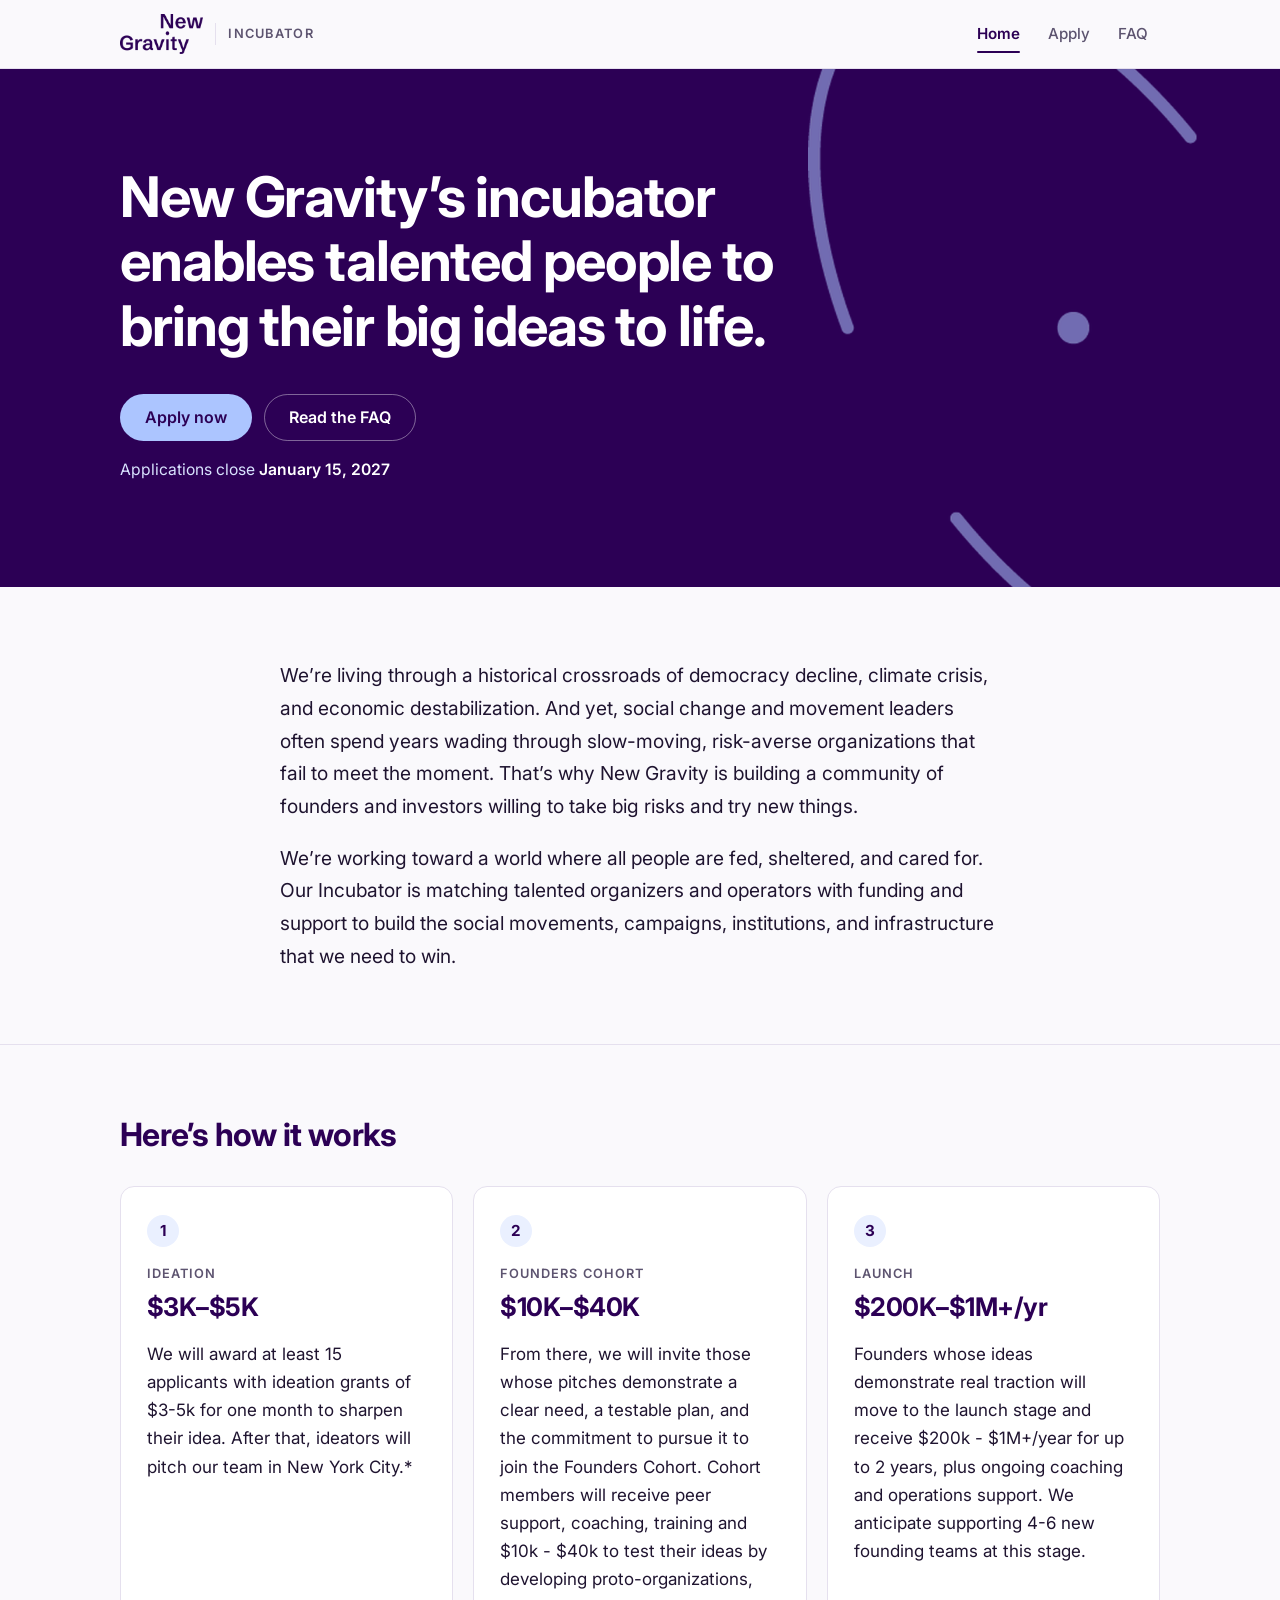
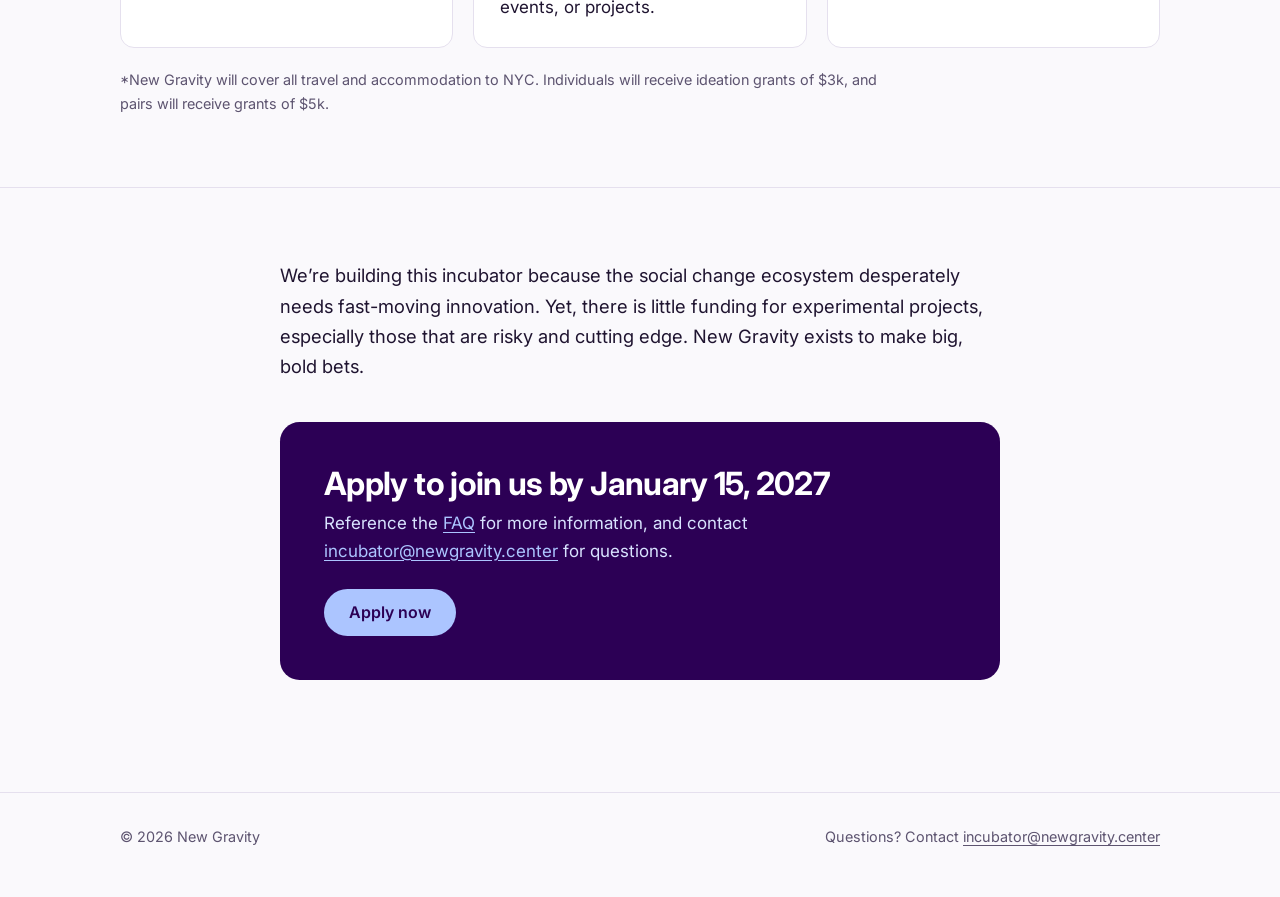
==== index.html @ 5ead6a3f "Add files via upload" ====
<!doctype html>
<html lang="en">
<head>
  <meta charset="utf-8">
  <meta name="viewport" content="width=device-width, initial-scale=1">
  <title>New Gravity Incubator</title>
  <meta name="description" content="New Gravity’s incubator enables talented people to bring their big ideas to life. Apply by January 15, 2027.">
  <link rel="icon" href="assets/favicon.png" type="image/png">
  <link rel="apple-touch-icon" href="assets/apple-touch-icon.png">
  <link rel="preconnect" href="https://fonts.googleapis.com">
  <link rel="preconnect" href="https://fonts.gstatic.com" crossorigin>
  <link href="https://fonts.googleapis.com/css2?family=Inter:wght@400;500;600;700&display=swap" rel="stylesheet">
  <link rel="stylesheet" href="assets/style.css">
</head>
<body>
  <a class="skip-link" href="#main">Skip to content</a>


  <header class="site-header">
    <div class="container">
      <a class="brand" href="index.html" aria-label="New Gravity Incubator home">
        <picture>
          <source srcset="assets/logo-white.png" media="(prefers-color-scheme: dark)">
          <img src="assets/logo.png" alt="New Gravity" width="83" height="40">
        </picture>
        <span class="brand-tag">Incubator</span>
      </a>
      <nav class="nav" aria-label="Main">
        <a href="index.html" aria-current="page">Home</a>
        <a href="apply.html">Apply</a>
        <a href="faq.html">FAQ</a>
      </nav>
    </div>
  </header>

  <main id="main">

    <section class="hero">
      <img class="hero-orbit" src="assets/orbit.png" alt="" aria-hidden="true">
      <div class="container">
        <h1>New Gravity’s incubator enables talented people to bring their big ideas to life.</h1>
        <div class="btn-row">
          <a class="btn btn-primary" href="apply.html">Apply now</a>
          <a class="btn btn-secondary" href="faq.html">Read the FAQ</a>
        </div>
        <p class="hero-deadline">Applications close <strong>January 15, 2027</strong></p>
      </div>
    </section>

    <section class="section">
      <div class="container narrow lede">
        <p>We’re living through a historical crossroads of democracy decline, climate crisis, and economic destabilization. And yet, social change and movement leaders often spend years wading through slow-moving, risk-averse organizations that fail to meet the moment. That’s why New Gravity is building a community of founders and investors willing to take big risks and try new things.</p>
        <p>We’re working toward a world where all people are fed, sheltered, and cared for. Our Incubator is matching talented organizers and operators with funding and support to build the social movements, campaigns, institutions, and infrastructure that we need to win.</p>
      </div>
    </section>

    <section class="section">
      <div class="container">
        <h2>Here’s how it works</h2>
        <ol class="steps">
          <li class="step">
            <div class="step-stage">Ideation</div>
            <div class="step-amount">$3K–$5K</div>
            <p>We will award at least 15 applicants with ideation grants of $3-5k for one month to sharpen their idea. After that, ideators will pitch our team in New York City.*</p>
          </li>
          <li class="step">
            <div class="step-stage">Founders Cohort</div>
            <div class="step-amount">$10K–$40K</div>
            <p>From there, we will invite those whose pitches demonstrate a clear need, a testable plan, and the commitment to pursue it to join the Founders Cohort. Cohort members will receive peer support, coaching, training and $10k - $40k to test their ideas by developing proto-organizations, events, or projects.</p>
          </li>
          <li class="step">
            <div class="step-stage">Launch</div>
            <div class="step-amount">$200K–$1M+/yr</div>
            <p>Founders whose ideas demonstrate real traction will move to the launch stage and receive $200k - $1M+/year for up to 2 years, plus ongoing coaching and operations support. We anticipate supporting 4-6 new founding teams at this stage.</p>
          </li>
        </ol>
        <p class="footnote">*New Gravity will cover all travel and accommodation to NYC. Individuals will receive ideation grants of $3k, and pairs will receive grants of $5k.</p>
      </div>
    </section>

    <section class="section">
      <div class="container narrow">
        <p class="closing">We’re building this incubator because the social change ecosystem desperately needs fast-moving innovation. Yet, there is little funding for experimental projects, especially those that are risky and cutting edge. New Gravity exists to make big, bold bets.</p>

        <div class="cta">
          <div>
            <h2>Apply to join us by January 15, 2027</h2>
            <p>Reference the <a href="faq.html">FAQ</a> for more information, and contact <a href="mailto:incubator@newgravity.center">incubator@newgravity.center</a> for questions.</p>
          </div>
          <a class="btn" href="apply.html">Apply now</a>
        </div>
      </div>
    </section>

  </main>

  <footer class="site-footer">
    <div class="container">
      <span>© <span data-year>2026</span> New Gravity</span>
      <span>Questions? Contact <a href="mailto:incubator@newgravity.center">incubator@newgravity.center</a></span>
    </div>
  </footer>

  <script>document.querySelectorAll('[data-year]').forEach(el => el.textContent = new Date().getFullYear());</script>
</body>
</html>
---- assets/style.css ----
/* ==========================================================================
   New Gravity Incubator — shared styles
   Brand palette (from the New Gravity brand folder):
     Primary:   #2c0055 (deep indigo)   #acc5ff (light blue)
     Secondary: #7043b5 (violet) #ff6577 (coral) #ffd4d4 (pink)
                #d8ead3 (sage) #8fb628 (green) #e6c867 (gold) #cf7b01 (amber)
   To restyle the site, change the tokens just below.
   ========================================================================== */

:root {
  --indigo: #2c0055;
  --blue: #acc5ff;
  --violet: #7043b5;
  --coral: #ff6577;
  --gold: #e6c867;

  --bg: #faf9fc;
  --surface: #ffffff;
  --text: #1f1430;
  --heading: #2c0055;
  --muted: #5d5470;
  --border: #e5e0ee;
  --accent: #2c0055;
  --accent-hover: #4a1f80;
  --on-accent: #ffffff;
  --accent-soft: #eaf0ff;
  --link: #7043b5;
  --focus: #7043b5;

  --hero-bg: #2c0055;
  --hero-text: #ffffff;
  --hero-muted: #d9e3ff;

  --success: #2f6b1c;
  --success-soft: #eef6ea;
  --danger: #c4283a;
  --danger-soft: #fff0f1;
  --placeholder-bg: #fbf1cc;
  --notice-bg: #fbf6e2;
  --notice-border: #e6c867;
  --embed-bg: #ffffff; /* Airtable forms are always light, in both themes */

  /* Deadline bar, step badges and amounts */
  --bar-bg: #acc5ff;
  --bar-text: #2c0055;
  --bar-link: #2c0055;
  --badge-bg: #eaf0ff;
  --badge-text: #2c0055;
  --amount: #2c0055;

  --font: "Inter", system-ui, -apple-system, "Segoe UI", Roboto, sans-serif;

  --radius: 14px;
  --radius-sm: 8px;
  --max: 1080px;
  --gutter: 20px;
}

@media (prefers-color-scheme: dark) {
  :root {
    --bg: #12001f;
    --surface: #251342;   /* lifted well above the page so cards read as cards */
    --text: #ece7f5;
    --heading: #ffffff;
    --muted: #b9afcc;
    --border: #45306a;
    --accent: #acc5ff;
    --accent-hover: #c8d8ff;
    --on-accent: #2c0055;
    --accent-soft: #261545;
    --link: #acc5ff;
    --focus: #acc5ff;

    --hero-bg: #2c0055;   /* the brand indigo, which stands apart from the darker page */

    --bar-bg: #2c0055;
    --bar-text: #dfe7ff;
    --bar-link: #acc5ff;
    --badge-bg: #acc5ff;
    --badge-text: #2c0055;
    --amount: #acc5ff;

    --success: #9fd68a;
    --success-soft: #16260f;
    --danger: #ff8a96;
    --danger-soft: #3a1018;
    --placeholder-bg: #4a3d10;
    --notice-bg: #2a230c;
    --notice-border: #7a6620;
  }
}

/* ---------- Base ---------- */

*, *::before, *::after { box-sizing: border-box; }

html { -webkit-text-size-adjust: 100%; }

body {
  margin: 0;
  background: var(--bg);
  color: var(--text);
  font-family: var(--font);
  font-size: 17px;
  line-height: 1.65;
  -webkit-font-smoothing: antialiased;
}

h1, h2, h3 {
  color: var(--heading);
  font-weight: 700;
  line-height: 1.15;
  letter-spacing: -0.02em;
  margin: 0 0 0.5em;
}
h1 { font-size: clamp(2.1rem, 5vw, 3.5rem); }
h2 { font-size: clamp(1.5rem, 3vw, 2rem); }
h3 { font-size: 1.15rem; letter-spacing: -0.01em; }

p { margin: 0 0 1em; }

a { color: var(--link); text-underline-offset: 3px; }
a:hover { color: var(--accent-hover); }

:focus-visible {
  outline: 3px solid var(--focus);
  outline-offset: 2px;
  border-radius: 4px;
}

.container {
  max-width: var(--max);
  margin: 0 auto;
  padding: 0 var(--gutter);
}
.narrow { max-width: 760px; }

.muted { color: var(--muted); }

.placeholder {
  /* Marks text that still needs real content. Remove the span once filled in. */
  background: var(--placeholder-bg);
  border-radius: 4px;
  padding: 0 0.25em;
  box-decoration-break: clone;
  -webkit-box-decoration-break: clone;
}

.skip-link { position: absolute; left: -9999px; top: 0; }
.skip-link:focus {
  left: 12px; top: 12px; z-index: 100;
  background: var(--surface);
  padding: 8px 12px;
  border-radius: var(--radius-sm);
}

/* ---------- Deadline bar (top of every page) ---------- */

.deadline-bar {
  background: var(--bar-bg);
  color: var(--bar-text);
  font-size: 0.92rem;
  line-height: 1.4;
}
.deadline-bar .container {
  display: flex;
  align-items: center;
  justify-content: center;
  flex-wrap: wrap;
  gap: 4px 16px;
  min-height: 40px;
  padding-top: 8px;
  padding-bottom: 8px;
  text-align: center;
}
.deadline-bar strong { font-weight: 700; }
.deadline-bar a {
  color: var(--bar-link);
  font-weight: 600;
  text-decoration: underline;
  text-underline-offset: 3px;
}
.deadline-bar a:hover { color: var(--bar-link); text-decoration-thickness: 2px; }

/* ---------- Header / nav ---------- */

.site-header {
  position: sticky;
  top: 0;
  z-index: 10;
  background: color-mix(in srgb, var(--bg) 90%, transparent);
  backdrop-filter: saturate(180%) blur(10px);
  -webkit-backdrop-filter: saturate(180%) blur(10px);
  border-bottom: 1px solid var(--border);
}
.site-header .container {
  display: flex;
  align-items: center;
  justify-content: space-between;
  gap: 16px;
  min-height: 68px;
}

.brand {
  display: flex;
  align-items: center;
  gap: 12px;
  text-decoration: none;
  color: var(--heading);
}
.brand img { display: block; height: 40px; width: auto; }
.brand-tag {
  padding-left: 12px;
  border-left: 1px solid var(--border);
  font-size: 0.8rem;
  font-weight: 600;
  letter-spacing: 0.1em;
  text-transform: uppercase;
  color: var(--muted);
}

.nav { display: flex; gap: 4px; }
.nav a {
  position: relative;
  padding: 8px 12px;
  border-radius: var(--radius-sm);
  color: var(--muted);
  text-decoration: none;
  font-weight: 500;
  font-size: 0.95rem;
}
.nav a:hover { color: var(--heading); background: var(--accent-soft); }
.nav a[aria-current="page"] { color: var(--heading); font-weight: 600; }
.nav a[aria-current="page"]::after {
  content: "";
  position: absolute;
  left: 12px; right: 12px; bottom: 2px;
  height: 2px;
  border-radius: 2px;
  background: var(--accent);
}

@media (max-width: 520px) {
  .brand-tag { display: none; }
  .brand img { height: 34px; }
  .nav a { padding: 8px 9px; }
}

/* ---------- Buttons ---------- */

.btn {
  display: inline-flex;
  align-items: center;
  justify-content: center;
  gap: 8px;
  padding: 13px 24px;
  border-radius: 999px;
  border: 1px solid transparent;
  font: inherit;
  font-weight: 600;
  font-size: 1rem;
  line-height: 1.2;
  text-decoration: none;
  cursor: pointer;
  transition: background-color 0.15s ease, color 0.15s ease, border-color 0.15s ease;
}
.btn-primary { background: var(--accent); color: var(--on-accent); }
.btn-primary:hover { background: var(--accent-hover); color: var(--on-accent); }
.btn-secondary { background: transparent; color: var(--heading); border-color: var(--border); }
.btn-secondary:hover { border-color: var(--heading); color: var(--heading); }
.btn[disabled] { opacity: 0.6; cursor: progress; }
.btn-row { display: flex; flex-wrap: wrap; gap: 12px; }

/* ---------- Home: hero ---------- */

.hero {
  position: relative;
  overflow: hidden;
  background: var(--hero-bg);
  color: var(--hero-text);
  padding: 96px 0 104px;
}
.hero-orbit {
  position: absolute;
  right: -60px;
  top: 50%;
  height: 135%;
  width: auto;
  transform: translateY(-50%);
  opacity: 0.55;
  pointer-events: none;
}
.hero .container { position: relative; }
.hero h1 { color: var(--hero-text); max-width: 780px; margin-bottom: 0; }
.hero .btn-row { margin-top: 36px; }
.hero-deadline {
  margin: 16px 0 0;
  color: var(--hero-muted);
  font-size: 0.98rem;
}
.hero-deadline strong { color: var(--hero-text); font-weight: 600; }
.hero .btn-primary { background: var(--blue); color: var(--indigo); }
.hero .btn-primary:hover { background: #c8d8ff; color: var(--indigo); }
.hero .btn-secondary { color: var(--hero-text); border-color: rgba(255, 255, 255, 0.4); }
.hero .btn-secondary:hover { border-color: #fff; color: #fff; }
@media (max-width: 720px) {
  .hero { padding: 64px 0 72px; }
  .hero-orbit { right: -160px; opacity: 0.35; }
}

/* ---------- Sections ---------- */

.section { padding: 72px 0; }
.section + .section { border-top: 1px solid var(--border); }
.section-tight { padding-top: 56px; }

.lede { font-size: 1.2rem; line-height: 1.7; }
.lede p:last-child { margin-bottom: 0; }

.eyebrow {
  display: inline-block;
  font-size: 0.8rem;
  font-weight: 600;
  letter-spacing: 0.1em;
  text-transform: uppercase;
  color: var(--link);
  margin-bottom: 12px;
}

/* Steps */
.steps {
  list-style: none;
  padding: 0;
  margin: 32px 0 0;
  display: grid;
  grid-template-columns: repeat(3, 1fr);
  gap: 20px;
  counter-reset: step;
}
.step {
  position: relative;
  background: var(--surface);
  border: 1px solid var(--border);
  border-radius: var(--radius);
  padding: 28px 26px 26px;
  counter-increment: step;
}
.step::before {
  content: counter(step);
  display: inline-grid;
  place-items: center;
  width: 32px;
  height: 32px;
  border-radius: 50%;
  background: var(--badge-bg);
  color: var(--badge-text);
  font-weight: 700;
  font-size: 0.95rem;
  margin-bottom: 16px;
}
.step-stage {
  font-size: 0.8rem;
  font-weight: 600;
  letter-spacing: 0.08em;
  text-transform: uppercase;
  color: var(--muted);
}
.step-amount {
  font-size: 1.6rem;
  font-weight: 700;
  letter-spacing: -0.02em;
  color: var(--amount);
  margin: 2px 0 12px;
}
.step p { margin: 0; color: var(--text); }
@media (max-width: 900px) {
  .steps { grid-template-columns: 1fr; }
}
.footnote {
  margin: 20px 0 0;
  font-size: 0.9rem;
  color: var(--muted);
  max-width: 760px;
}

/* Closing / CTA */
.closing { font-size: 1.15rem; }

.cta {
  margin-top: 40px;
  background: var(--hero-bg);
  color: var(--hero-text);
  border-radius: calc(var(--radius) * 1.4);
  padding: 44px;
  display: flex;
  align-items: center;
  justify-content: space-between;
  gap: 24px;
  flex-wrap: wrap;
}
.cta h2 { color: var(--hero-text); margin: 0 0 6px; }
.cta p { margin: 0; color: var(--hero-muted); }
.cta a:not(.btn) { color: var(--blue); }
.cta .placeholder { background: rgba(255, 255, 255, 0.18); color: inherit; }
.cta .btn { background: var(--blue); color: var(--indigo); }
.cta .btn:hover { background: #c8d8ff; color: var(--indigo); }
@media (max-width: 600px) {
  .cta { padding: 32px 24px; }
}

/* Page header (inner pages) */
.page-head { padding: 64px 0 32px; }
.page-meta {
  display: flex;
  flex-wrap: wrap;
  gap: 8px 20px;
  margin-top: 16px;
  color: var(--muted);
  font-size: 0.95rem;
}
.page-meta strong { color: var(--text); font-weight: 600; }

.deadline-callout {
  display: flex;
  align-items: baseline;
  flex-wrap: wrap;
  gap: 4px 10px;
  margin-top: 16px;
}
.deadline-label {
  font-size: 0.8rem;
  font-weight: 700;
  letter-spacing: 0.1em;
  text-transform: uppercase;
  color: var(--muted);
}
.deadline-date { font-size: 1.25rem; font-weight: 700; letter-spacing: -0.01em; color: var(--heading); }

/* ---------- FAQ ---------- */

.faq-list { margin-bottom: 48px; }

.faq-item {
  background: var(--surface);
  border: 1px solid var(--border);
  border-radius: var(--radius);
  margin-bottom: 10px;
}
.faq-item summary {
  list-style: none;
  cursor: pointer;
  padding: 20px 56px 20px 24px;
  font-weight: 600;
  color: var(--heading);
  position: relative;
}
.faq-item summary::-webkit-details-marker { display: none; }
.faq-item summary::after {
  content: "";
  position: absolute;
  right: 24px;
  top: 50%;
  width: 10px;
  height: 10px;
  margin-top: -7px;
  border-right: 2px solid var(--muted);
  border-bottom: 2px solid var(--muted);
  transform: rotate(45deg);
  transition: transform 0.2s ease;
}
.faq-item[open] summary::after { transform: rotate(-135deg); margin-top: -2px; }
.faq-item summary:hover { color: var(--link); }
.faq-answer { padding: 0 24px 22px; }
.faq-answer p:last-child, .faq-answer ol:last-child, .faq-answer ul:last-child { margin-bottom: 0; }
.faq-answer ol, .faq-answer ul { padding-left: 1.3em; margin: 0 0 1em; }
.faq-answer li { margin-bottom: 0.5em; }

/* ---------- Embedded Airtable form ---------- */

.form-embed {
  background: var(--embed-bg);
  border: 1px solid var(--border);
  border-radius: var(--radius);
  overflow: hidden;
}
.form-embed iframe {
  display: block;
  width: 100%;
  /* Fills most of the screen; the form scrolls inside this box. */
  height: max(640px, calc(100vh - 160px));
  border: 0;
  background: transparent;
}
/* Phones: avoid a nested scroll area entirely */
@media (max-width: 700px) {
  .form-embed iframe { height: 3800px; }  /* tall enough that the form never scrolls inside the box */
}
.form-embed-fallback { font-size: 0.9rem; margin-top: 12px; }

/* ---------- Form ---------- */

.notice {
  border-radius: var(--radius);
  padding: 16px 20px;
  margin-bottom: 24px;
  font-size: 0.95rem;
}
.notice-setup { background: var(--notice-bg); border: 1px solid var(--notice-border); }
.notice-error { background: var(--danger-soft); color: var(--danger); border: 1px solid currentColor; }

.form-section {
  background: var(--surface);
  border: 1px solid var(--border);
  border-radius: var(--radius);
  padding: 30px;
  margin: 0 0 20px;
  min-width: 0;
}
.form-section legend {
  float: left;
  width: 100%;
  padding: 0;
  margin-bottom: 20px;
  font-size: 1.3rem;
  font-weight: 700;
  letter-spacing: -0.01em;
  color: var(--heading);
}
.form-section legend + * { clear: left; }
@media (max-width: 600px) {
  .form-section { padding: 22px 18px; }
}

.field { margin-bottom: 24px; }
.form-section > .field:last-child,
.form-section > .conditional:last-child .field:last-child { margin-bottom: 0; }

.field-row {
  display: grid;
  grid-template-columns: 1fr 1fr;
  gap: 0 20px;
}
.field-row-3 { grid-template-columns: 1.3fr 1fr 1.3fr; }
@media (max-width: 640px) {
  .field-row, .field-row-3 { grid-template-columns: 1fr; }
}

.field > label,
.field > .label {
  display: block;
  font-weight: 600;
  margin-bottom: 6px;
  line-height: 1.45;
}
.field > label.choice { display: flex; font-weight: 400; margin-bottom: 0; }
.req { color: var(--danger); margin-left: 2px; }
.hint { display: block; font-size: 0.92rem; color: var(--muted); margin: -2px 0 10px; font-weight: 400; }

input[type="text"],
input[type="email"],
input[type="tel"],
input[type="url"],
select,
textarea {
  width: 100%;
  font: inherit;
  font-size: 1rem;
  color: var(--text);
  background: var(--bg);
  border: 1px solid var(--border);
  border-radius: var(--radius-sm);
  padding: 11px 14px;
  transition: border-color 0.15s ease, box-shadow 0.15s ease;
}
textarea { min-height: 160px; resize: vertical; line-height: 1.55; }
textarea.short { min-height: 100px; }
input[type="file"] {
  display: block;
  width: 100%;
  font: inherit;
  font-size: 0.95rem;
  color: var(--muted);
  padding: 14px;
  border: 1px dashed var(--border);
  border-radius: var(--radius-sm);
  background: var(--bg);
}
input[type="file"]::file-selector-button {
  font: inherit;
  font-weight: 600;
  margin-right: 12px;
  padding: 8px 16px;
  border: 0;
  border-radius: 999px;
  background: var(--accent-soft);
  color: var(--heading);
  cursor: pointer;
}
input:focus, select:focus, textarea:focus {
  outline: none;
  border-color: var(--focus);
  box-shadow: 0 0 0 3px var(--accent-soft);
}
.field.invalid input,
.field.invalid select,
.field.invalid textarea { border-color: var(--danger); }
.field-error { display: none; color: var(--danger); font-size: 0.9rem; margin-top: 6px; }
.field.invalid .field-error { display: block; }

.word-count { font-size: 0.85rem; color: var(--muted); text-align: right; margin-top: 4px; }
.word-count.over { color: var(--danger); font-weight: 600; }

.choices { display: grid; gap: 10px; }
.choices.inline { display: flex; gap: 12px 28px; flex-wrap: wrap; }
.choice {
  display: flex;
  align-items: flex-start;
  gap: 10px;
  font-weight: 400;
  cursor: pointer;
}
.choice input { margin-top: 4px; width: 18px; height: 18px; accent-color: var(--violet); flex: none; }

.conditional {
  border-left: 3px solid var(--accent-soft);
  padding-left: 18px;
  margin: -8px 0 24px;
}
.conditional[hidden] { display: none; }

.subgroup-label { font-weight: 600; font-size: 0.95rem; color: var(--muted); margin: 0 0 8px; }
.referral + .referral { margin-top: 4px; }

/* Honeypot: hidden from people, visible to bots */
.hp { position: absolute; left: -10000px; width: 1px; height: 1px; overflow: hidden; }

.form-actions {
  display: flex;
  align-items: center;
  gap: 16px;
  flex-wrap: wrap;
  margin-top: 8px;
}
.form-actions .muted { font-size: 0.9rem; margin: 0; }

.spinner {
  width: 16px;
  height: 16px;
  border: 2px solid currentColor;
  border-right-color: transparent;
  border-radius: 50%;
  animation: spin 0.7s linear infinite;
  display: none;
}
.is-submitting .spinner { display: inline-block; }
@keyframes spin { to { transform: rotate(360deg); } }

.success {
  background: var(--success-soft);
  border: 1px solid var(--success);
  border-radius: var(--radius);
  padding: 40px 32px;
  text-align: center;
}
.success h2 { color: var(--success); }
.success p:last-child { margin-bottom: 0; }

/* ---------- Footer ---------- */

.site-footer {
  border-top: 1px solid var(--border);
  padding: 32px 0 48px;
  margin-top: 40px;
  color: var(--muted);
  font-size: 0.9rem;
}
.site-footer .container {
  display: flex;
  justify-content: space-between;
  gap: 12px 24px;
  flex-wrap: wrap;
}
.site-footer a { color: var(--muted); }
.site-footer a:hover { color: var(--heading); }

@media (prefers-reduced-motion: reduce) {
  *, *::before, *::after { transition: none !important; animation-duration: 0.01ms !important; }
}
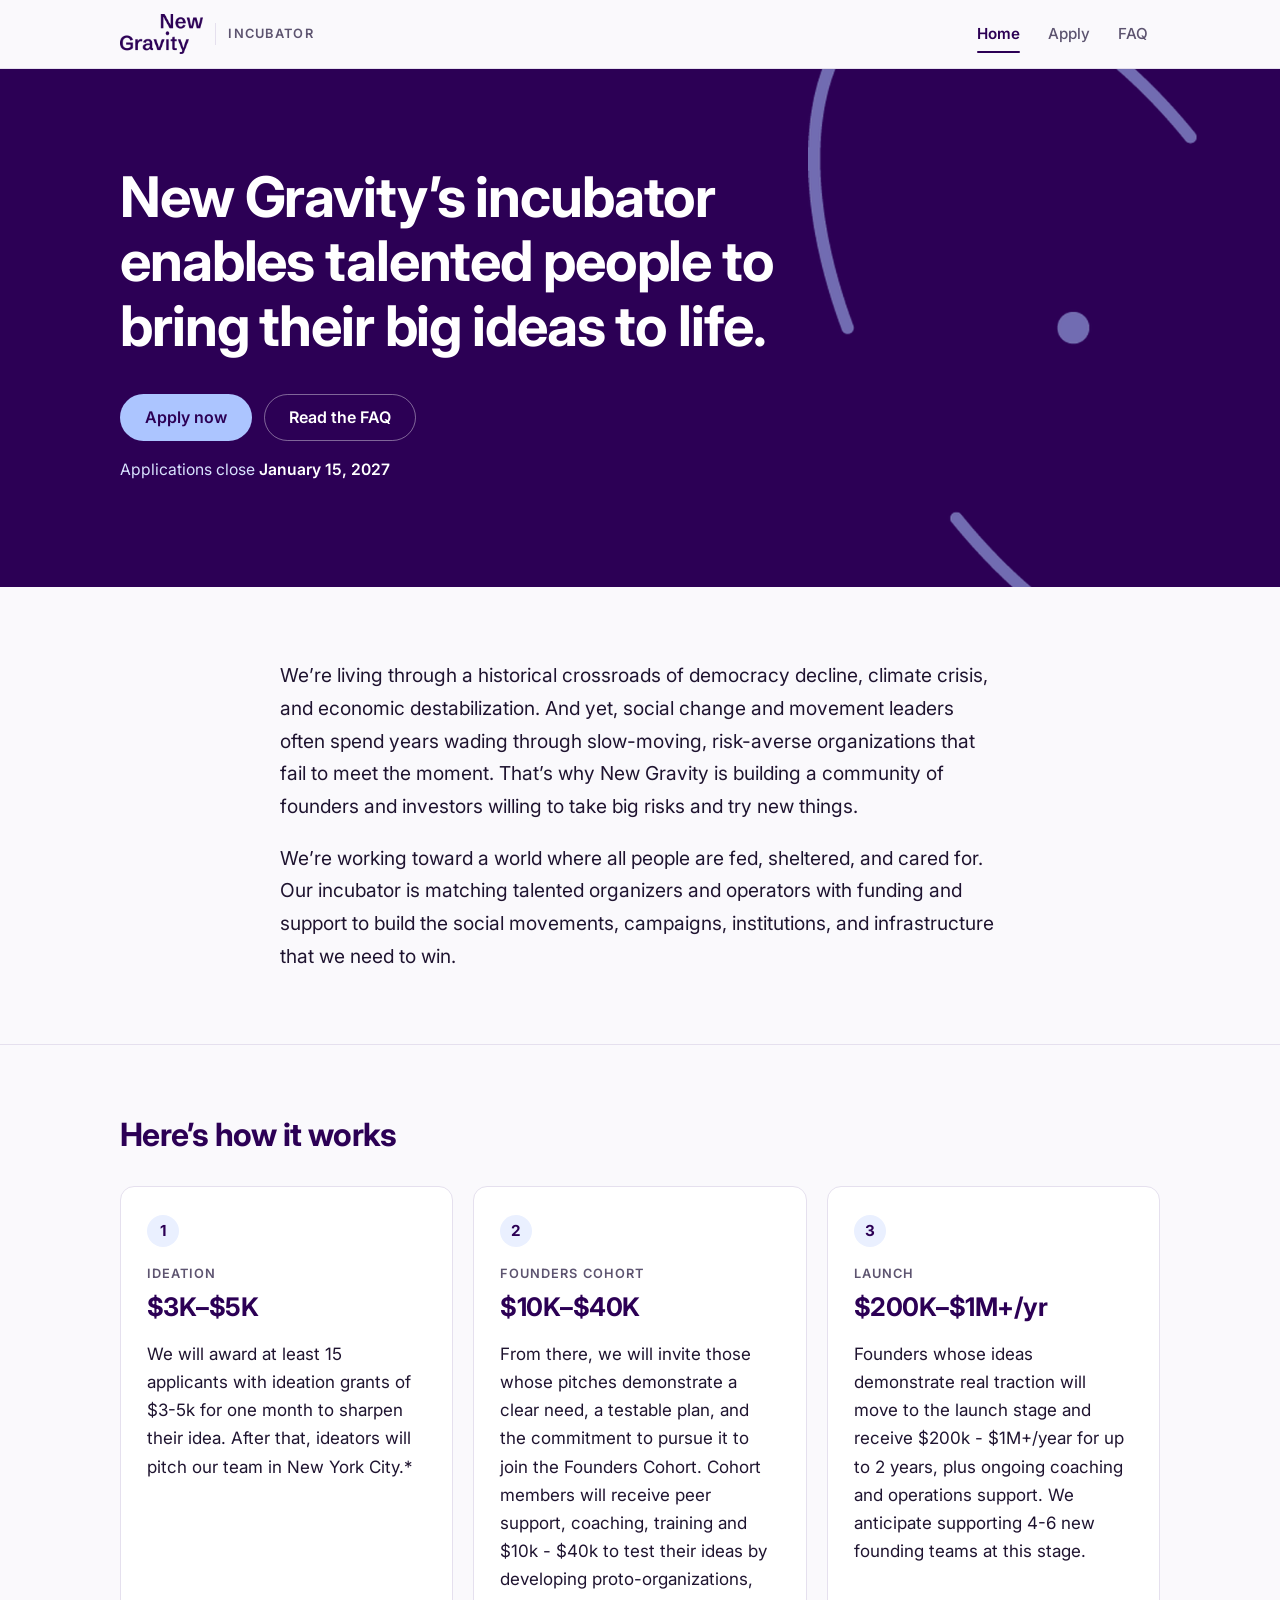
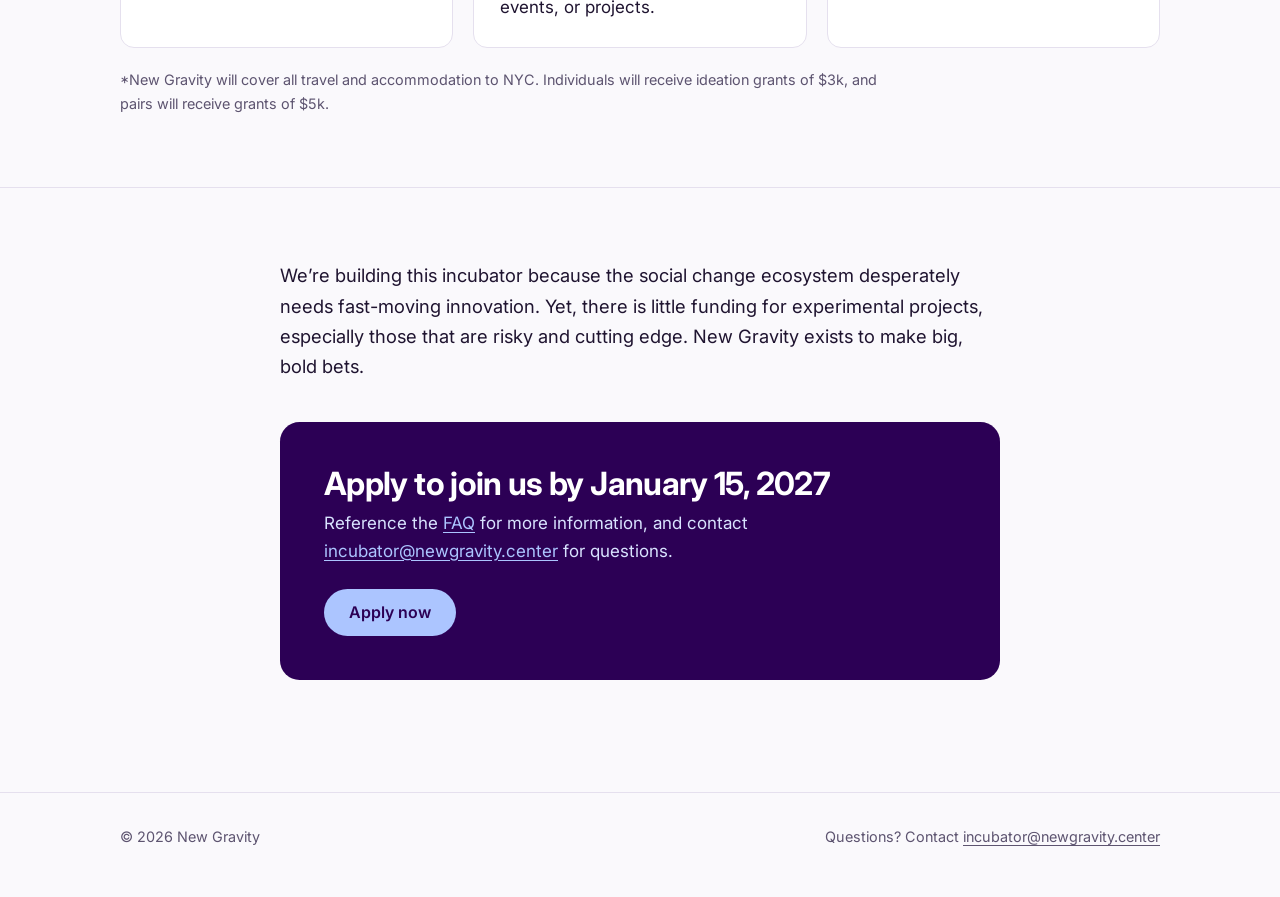
==== commit 82e32ffe: "Fix capitalization of 'Incubator' in index.html" ====
--- a/index.html
+++ b/index.html
@@ -50,7 +50,7 @@
     <section class="section">
       <div class="container narrow lede">
         <p>We’re living through a historical crossroads of democracy decline, climate crisis, and economic destabilization. And yet, social change and movement leaders often spend years wading through slow-moving, risk-averse organizations that fail to meet the moment. That’s why New Gravity is building a community of founders and investors willing to take big risks and try new things.</p>
-        <p>We’re working toward a world where all people are fed, sheltered, and cared for. Our Incubator is matching talented organizers and operators with funding and support to build the social movements, campaigns, institutions, and infrastructure that we need to win.</p>
+        <p>We’re working toward a world where all people are fed, sheltered, and cared for. Our incubator is matching talented organizers and operators with funding and support to build the social movements, campaigns, institutions, and infrastructure that we need to win.</p>
       </div>
     </section>
 
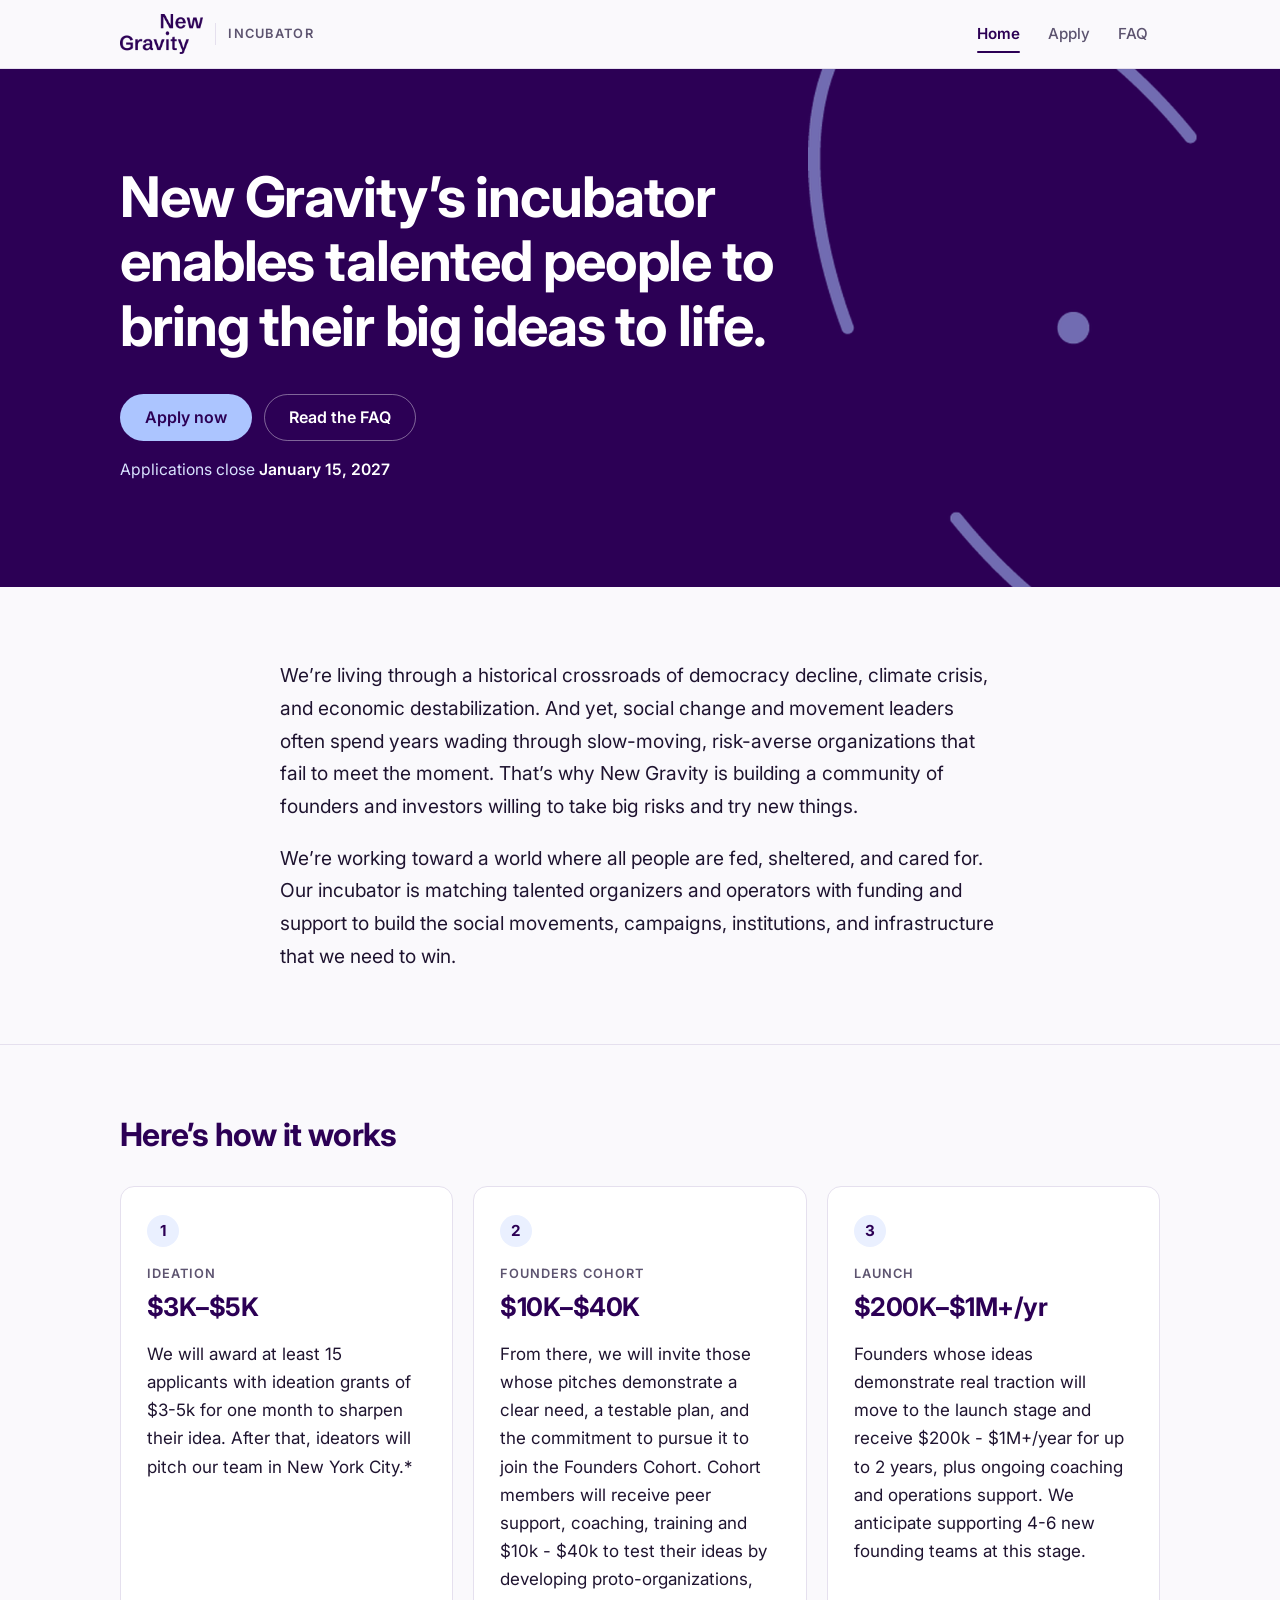
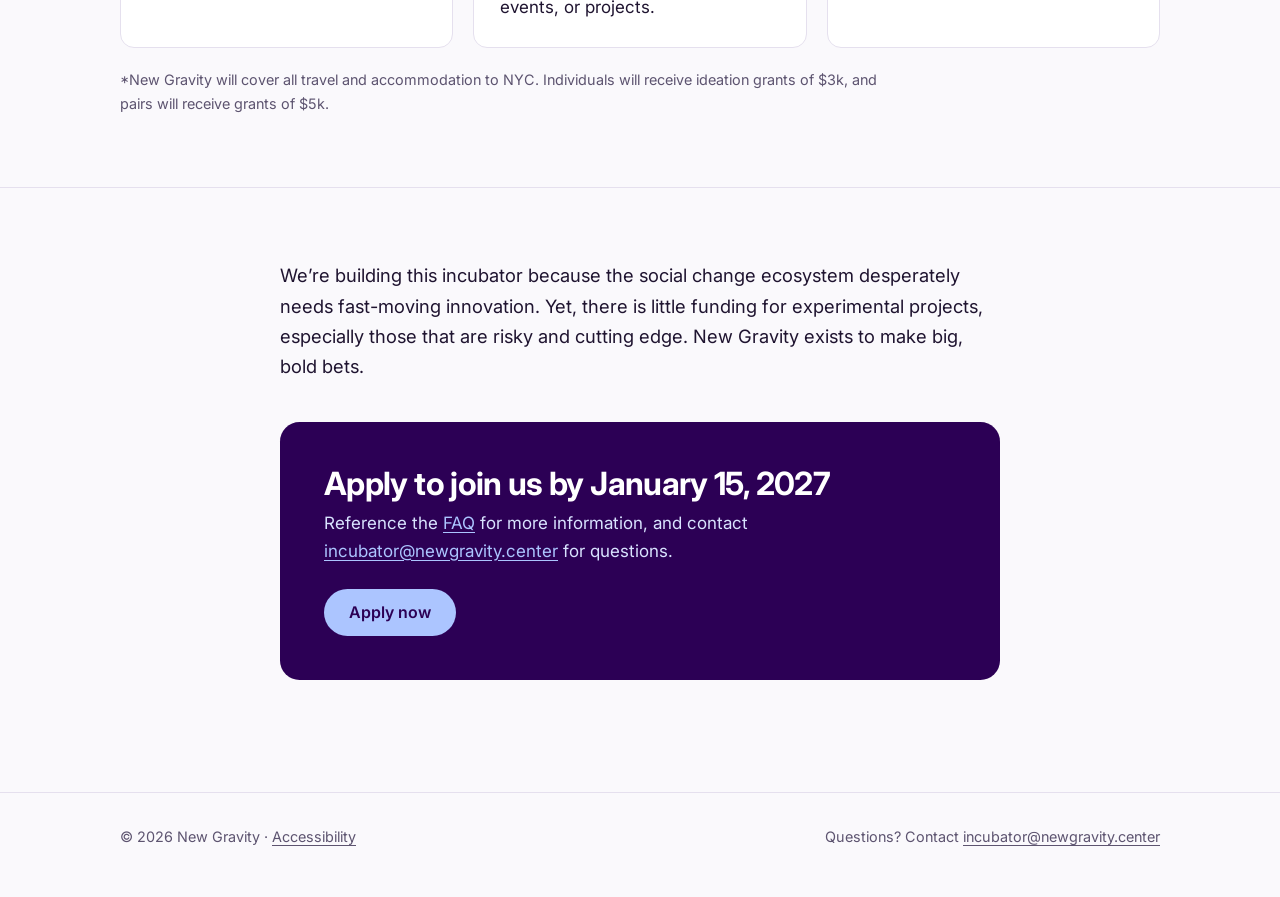
==== commit 310ec4a9: "Add Accessibility link to footer" ====
--- a/index.html
+++ b/index.html
@@ -1,6 +1,12 @@
 <!doctype html>
 <html lang="en">
 <head>
+  <script async src="https://www.googletagmanager.com/gtm.js?id=GTM-N7CXD6J2"></script>
+<script>
+  window.dataLayer = window.dataLayer || [];
+  function gtag(){dataLayer.push(arguments);}
+  gtag('js', new Date());
+</script>
   <meta charset="utf-8">
   <meta name="viewport" content="width=device-width, initial-scale=1">
   <title>New Gravity Incubator</title>
@@ -18,7 +24,7 @@
 
   <header class="site-header">
     <div class="container">
-      <a class="brand" href="index.html" aria-label="New Gravity Incubator home">
+      <a class="brand" href="/" aria-label="New Gravity Incubator home">
         <picture>
           <source srcset="assets/logo-white.png" media="(prefers-color-scheme: dark)">
           <img src="assets/logo.png" alt="New Gravity" width="83" height="40">
@@ -26,9 +32,9 @@
         <span class="brand-tag">Incubator</span>
       </a>
       <nav class="nav" aria-label="Main">
-        <a href="index.html" aria-current="page">Home</a>
-        <a href="apply.html">Apply</a>
-        <a href="faq.html">FAQ</a>
+        <a href="/" aria-current="page">Home</a>
+        <a href="/apply">Apply</a>
+        <a href="/faq">FAQ</a>
       </nav>
     </div>
   </header>
@@ -40,8 +46,8 @@
       <div class="container">
         <h1>New Gravity’s incubator enables talented people to bring their big ideas to life.</h1>
         <div class="btn-row">
-          <a class="btn btn-primary" href="apply.html">Apply now</a>
-          <a class="btn btn-secondary" href="faq.html">Read the FAQ</a>
+          <a class="btn btn-primary" href="/apply">Apply now</a>
+          <a class="btn btn-secondary" href="/faq">Read the FAQ</a>
         </div>
         <p class="hero-deadline">Applications close <strong>January 15, 2027</strong></p>
       </div>
@@ -85,9 +91,9 @@
         <div class="cta">
           <div>
             <h2>Apply to join us by January 15, 2027</h2>
-            <p>Reference the <a href="faq.html">FAQ</a> for more information, and contact <a href="mailto:incubator@newgravity.center">incubator@newgravity.center</a> for questions.</p>
+            <p>Reference the <a href="/faq">FAQ</a> for more information, and contact <a href="mailto:incubator@newgravity.center">incubator@newgravity.center</a> for questions.</p>
           </div>
-          <a class="btn" href="apply.html">Apply now</a>
+          <a class="btn" href="/apply">Apply now</a>
         </div>
       </div>
     </section>
@@ -96,7 +102,7 @@
 
   <footer class="site-footer">
     <div class="container">
-      <span>© <span data-year>2026</span> New Gravity</span>
+      <span>© <span data-year>2026</span> New Gravity · <a href="/accessibility">Accessibility</a></span>
       <span>Questions? Contact <a href="mailto:incubator@newgravity.center">incubator@newgravity.center</a></span>
     </div>
   </footer>
--- a/assets/style.css
+++ b/assets/style.css
@@ -126,6 +126,11 @@
   outline: 3px solid var(--focus);
   outline-offset: 2px;
   border-radius: 4px;
+}
+
+.hero :focus-visible,
+.cta :focus-visible {
+  outline-color: var(--blue);
 }
 
 .container {
